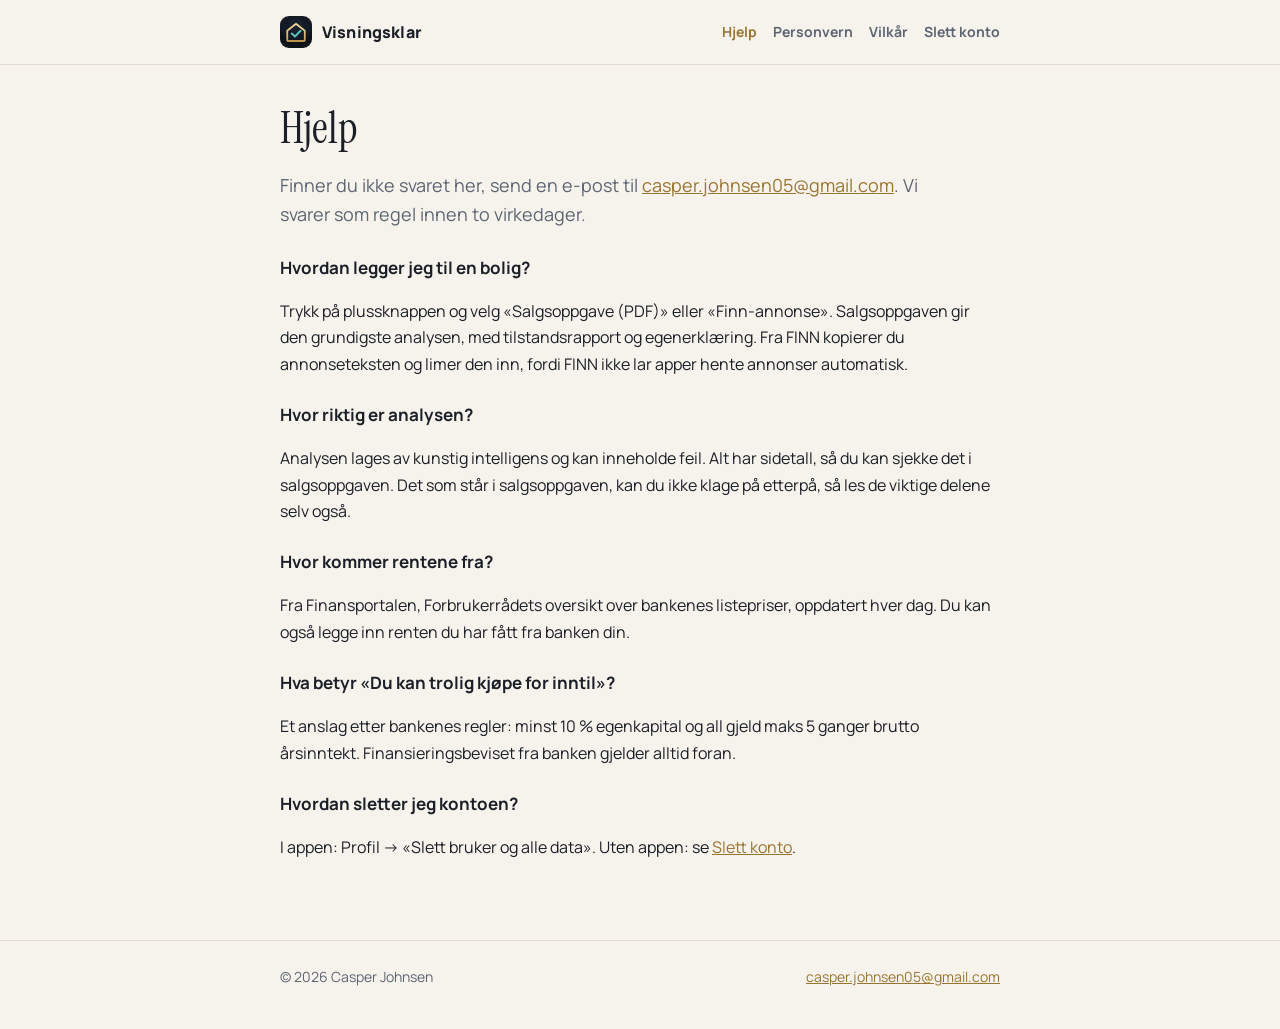
==== support.html @ cbd0368d "Add files via upload" ====
<!doctype html>
<html lang="nb"><head><meta charset="utf-8"><meta name="viewport" content="width=device-width,initial-scale=1">
<title>Hjelp – Visningsklar</title><meta name="description" content="Svar på vanlige spørsmål om Visningsklar, og hvordan du kontakter oss.">
<link rel="icon" href="ikon.png"><link rel="preconnect" href="https://fonts.googleapis.com"><link rel="preconnect" href="https://fonts.gstatic.com" crossorigin>
<link href="https://fonts.googleapis.com/css2?family=Instrument+Serif:ital@0;1&family=Manrope:wght@400;600;700;800&display=swap" rel="stylesheet">
<link rel="stylesheet" href="style.css"></head><body>
<header><div class="wrap"><a class="logo" href="index.html"><img src="ikon.png" alt="">Visningsklar</a><nav><a href="support.html" aria-current="page">Hjelp</a><a href="personvern.html">Personvern</a><a href="vilkar.html">Vilkår</a><a href="slett-konto.html">Slett konto</a></nav></div></header>
<main><div class="wrap">
<h1>Hjelp</h1>
<p class="lead">Finner du ikke svaret her, send en e-post til <a href="mailto:casper.johnsen05@gmail.com">casper.johnsen05@gmail.com</a>. Vi svarer som regel innen to virkedager.</p>
<h3>Hvordan legger jeg til en bolig?</h3>
<p>Trykk på plussknappen og velg «Salgsoppgave (PDF)» eller «Finn-annonse». Salgsoppgaven gir den grundigste analysen, med tilstandsrapport og egenerklæring. Fra FINN kopierer du annonseteksten og limer den inn, fordi FINN ikke lar apper hente annonser automatisk.</p>
<h3>Hvor riktig er analysen?</h3>
<p>Analysen lages av kunstig intelligens og kan inneholde feil. Alt har sidetall, så du kan sjekke det i salgsoppgaven. Det som står i salgsoppgaven, kan du ikke klage på etterpå, så les de viktige delene selv også.</p>
<h3>Hvor kommer rentene fra?</h3>
<p>Fra Finansportalen, Forbrukerrådets oversikt over bankenes listepriser, oppdatert hver dag. Du kan også legge inn renten du har fått fra banken din.</p>
<h3>Hva betyr «Du kan trolig kjøpe for inntil»?</h3>
<p>Et anslag etter bankenes regler: minst 10 % egenkapital og all gjeld maks 5 ganger brutto årsinntekt. Finansieringsbeviset fra banken gjelder alltid foran.</p>
<h3>Hvordan sletter jeg kontoen?</h3>
<p>I appen: Profil → «Slett bruker og alle data». Uten appen: se <a href="slett-konto.html">Slett konto</a>.</p>
</div></main>
<footer><div class="wrap"><span>© 2026 Casper Johnsen</span><span><a href="mailto:casper.johnsen05@gmail.com">casper.johnsen05@gmail.com</a></span></div></footer>
</body></html>
---- style.css ----
:root{--bg:#0b0e13;--s1:#141922;--line:#262d3a;--ink:#eef0f4;--mut:#a3abba;--brass:#d6b26e;--brass2:#f0cf8f;--sea:#5cc6c0;--serif:"Instrument Serif",Georgia,serif;--sans:"Manrope",system-ui,-apple-system,"Segoe UI",sans-serif}
@media (prefers-color-scheme:light){:root{--bg:#f6f3ec;--s1:#fffdf8;--line:#e3ddd0;--ink:#1b1f27;--mut:#5d6472;--brass:#9a7531;--brass2:#b8913f;--sea:#1f8a84}}
*{box-sizing:border-box}
html{-webkit-text-size-adjust:100%}
body{margin:0;background:var(--bg);color:var(--ink);font:16px/1.65 var(--sans)}
a{color:var(--brass)}
.wrap{max-width:760px;margin:0 auto;padding:0 20px}
header{border-bottom:1px solid var(--line)}
header .wrap{display:flex;align-items:center;justify-content:space-between;gap:16px;min-height:64px;flex-wrap:wrap}
.logo{display:flex;align-items:center;gap:10px;font-weight:800;color:var(--ink);text-decoration:none;letter-spacing:.01em}
.logo img{width:32px;height:32px;border-radius:9px}
nav{display:flex;gap:16px;flex-wrap:wrap;font-size:14px;font-weight:700}
nav a{color:var(--mut);text-decoration:none}
nav a[aria-current]{color:var(--brass)}
main{padding:40px 0 64px}
h1{font:400 44px/1.08 var(--serif);margin:0 0 12px}
h1 em{color:var(--brass)}
h2{font:400 28px/1.15 var(--serif);margin:40px 0 8px}
h3{font-size:17px;margin:24px 0 4px}
p,li{color:var(--ink)}
.lead{font-size:18px;color:var(--mut);max-width:58ch}
.meta{color:var(--mut);font-size:14px}
.card{background:var(--s1);border:1px solid var(--line);border-radius:20px;padding:20px 22px;margin:20px 0}
.grid{display:grid;gap:14px;grid-template-columns:repeat(auto-fit,minmax(210px,1fr));margin:28px 0}
.grid .card{margin:0}
.grid b{display:block;font-size:16px;margin-bottom:4px}
.grid p{margin:0;color:var(--mut);font-size:15px}
.btn{display:inline-block;background:linear-gradient(180deg,var(--brass2),var(--brass));color:#1b1406;font-weight:800;text-decoration:none;padding:13px 20px;border-radius:14px}
.btns{display:flex;gap:12px;flex-wrap:wrap;margin:24px 0}
.btn.o{background:none;color:var(--ink);border:1px solid var(--line)}
table{width:100%;border-collapse:collapse;font-size:15px;margin:12px 0}
th,td{text-align:left;vertical-align:top;padding:10px 8px;border-bottom:1px solid var(--line)}
th{color:var(--mut);font-size:13px;text-transform:uppercase;letter-spacing:.05em}
.tbl{overflow-x:auto}
footer{border-top:1px solid var(--line);padding:24px 0 40px;color:var(--mut);font-size:14px}
footer .wrap{display:flex;gap:16px;flex-wrap:wrap;justify-content:space-between}
@media (max-width:520px){h1{font-size:36px}main{padding-top:28px}}
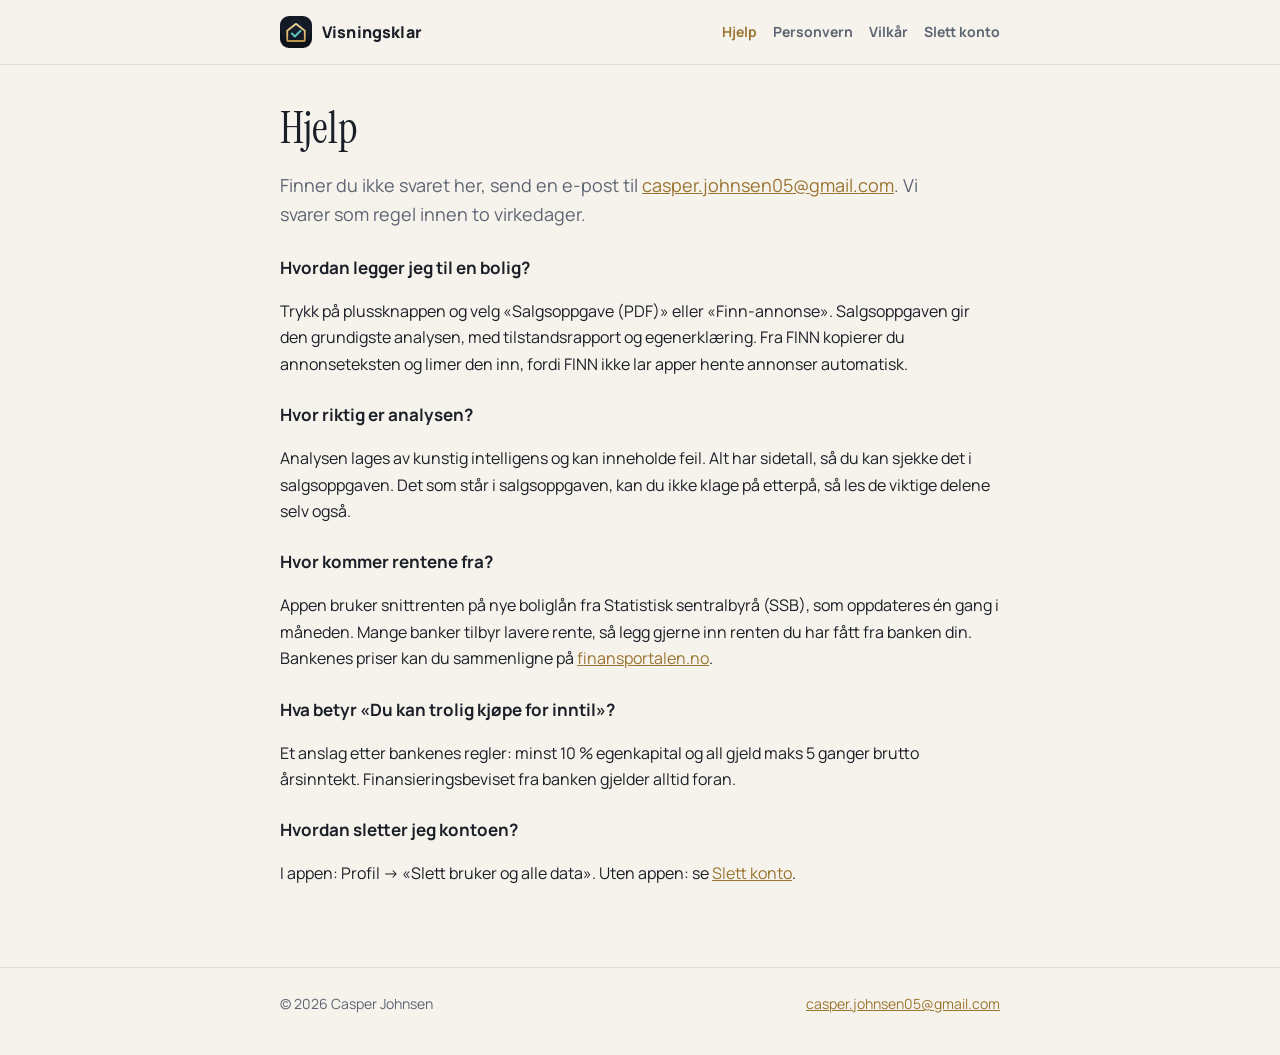
==== commit f4b3f6b7: "Add files via upload" ====
--- a/support.html
+++ b/support.html
@@ -13,7 +13,7 @@
 <h3>Hvor riktig er analysen?</h3>
 <p>Analysen lages av kunstig intelligens og kan inneholde feil. Alt har sidetall, så du kan sjekke det i salgsoppgaven. Det som står i salgsoppgaven, kan du ikke klage på etterpå, så les de viktige delene selv også.</p>
 <h3>Hvor kommer rentene fra?</h3>
-<p>Fra Finansportalen, Forbrukerrådets oversikt over bankenes listepriser, oppdatert hver dag. Du kan også legge inn renten du har fått fra banken din.</p>
+<p>Appen bruker snittrenten på nye boliglån fra Statistisk sentralbyrå (SSB), som oppdateres én gang i måneden. Mange banker tilbyr lavere rente, så legg gjerne inn renten du har fått fra banken din. Bankenes priser kan du sammenligne på <a href="https://www.finansportalen.no/bank/boliglan/">finansportalen.no</a>.</p>
 <h3>Hva betyr «Du kan trolig kjøpe for inntil»?</h3>
 <p>Et anslag etter bankenes regler: minst 10 % egenkapital og all gjeld maks 5 ganger brutto årsinntekt. Finansieringsbeviset fra banken gjelder alltid foran.</p>
 <h3>Hvordan sletter jeg kontoen?</h3>
